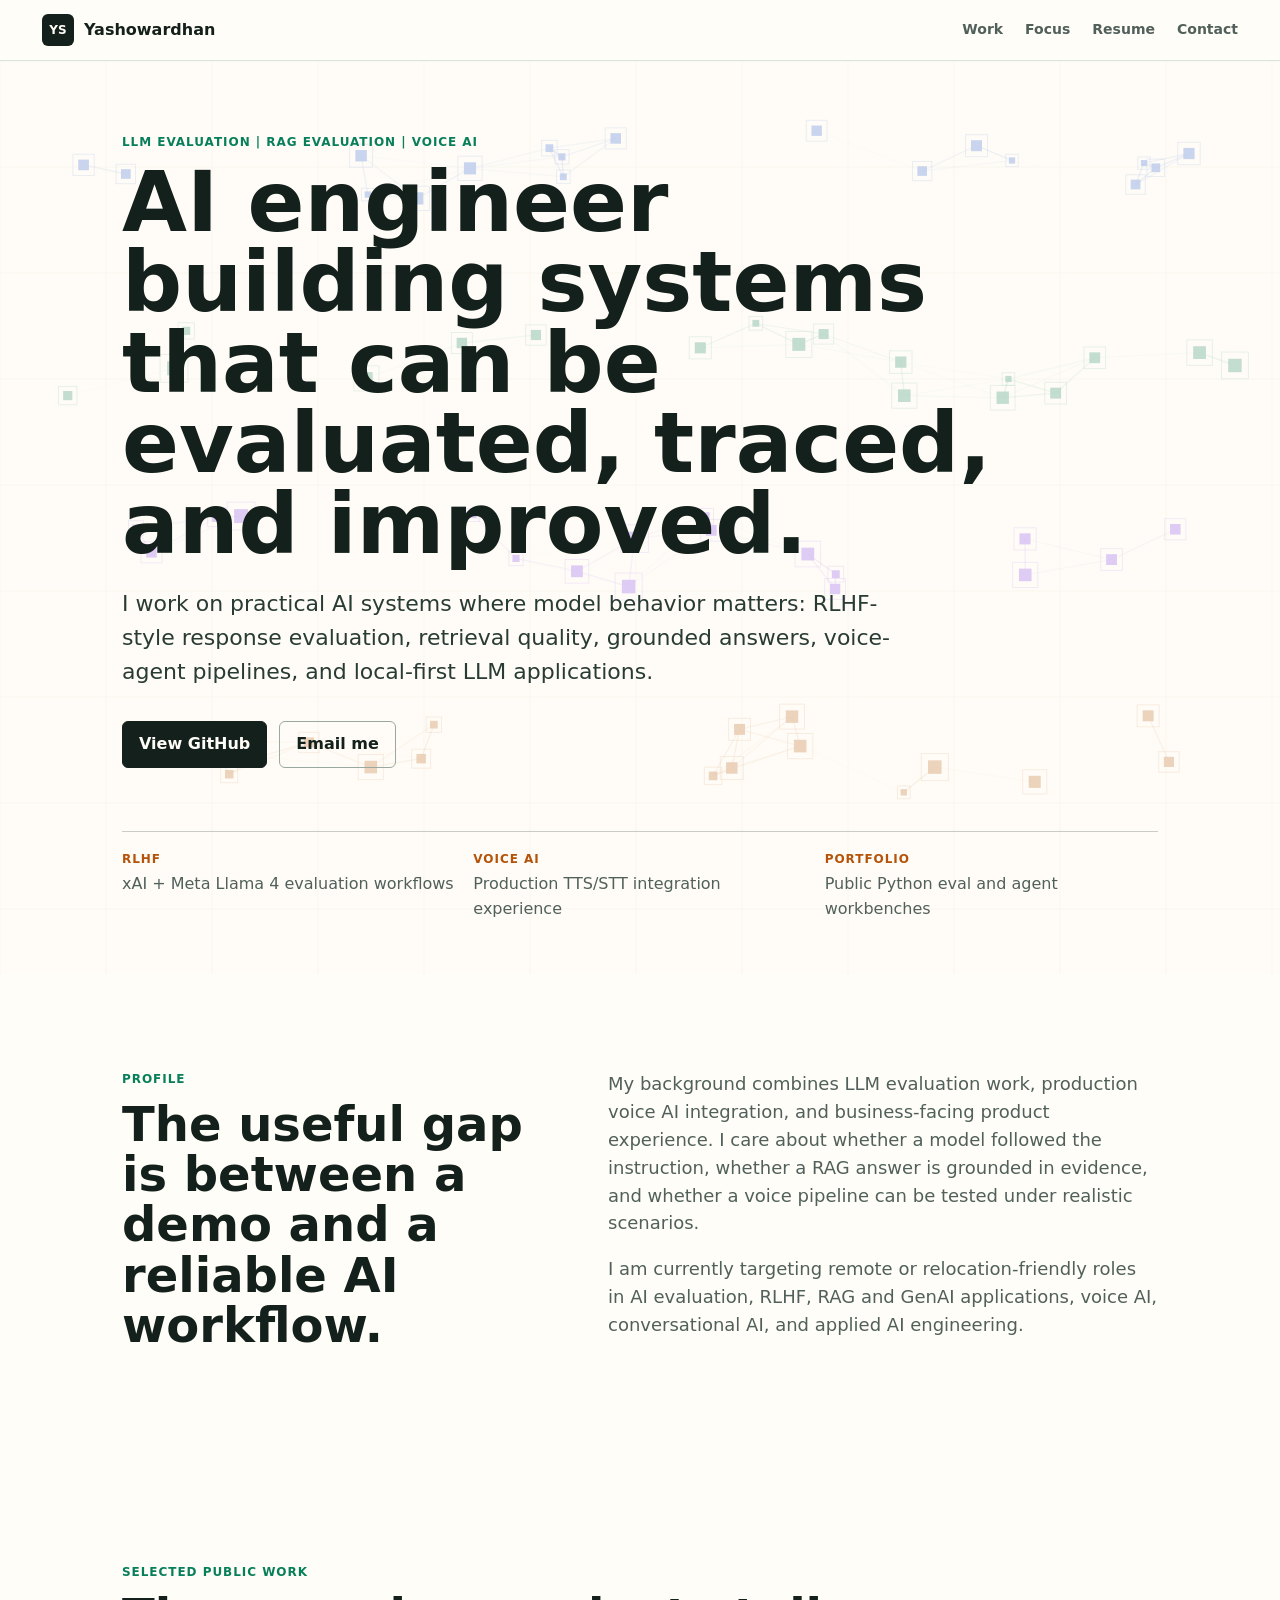
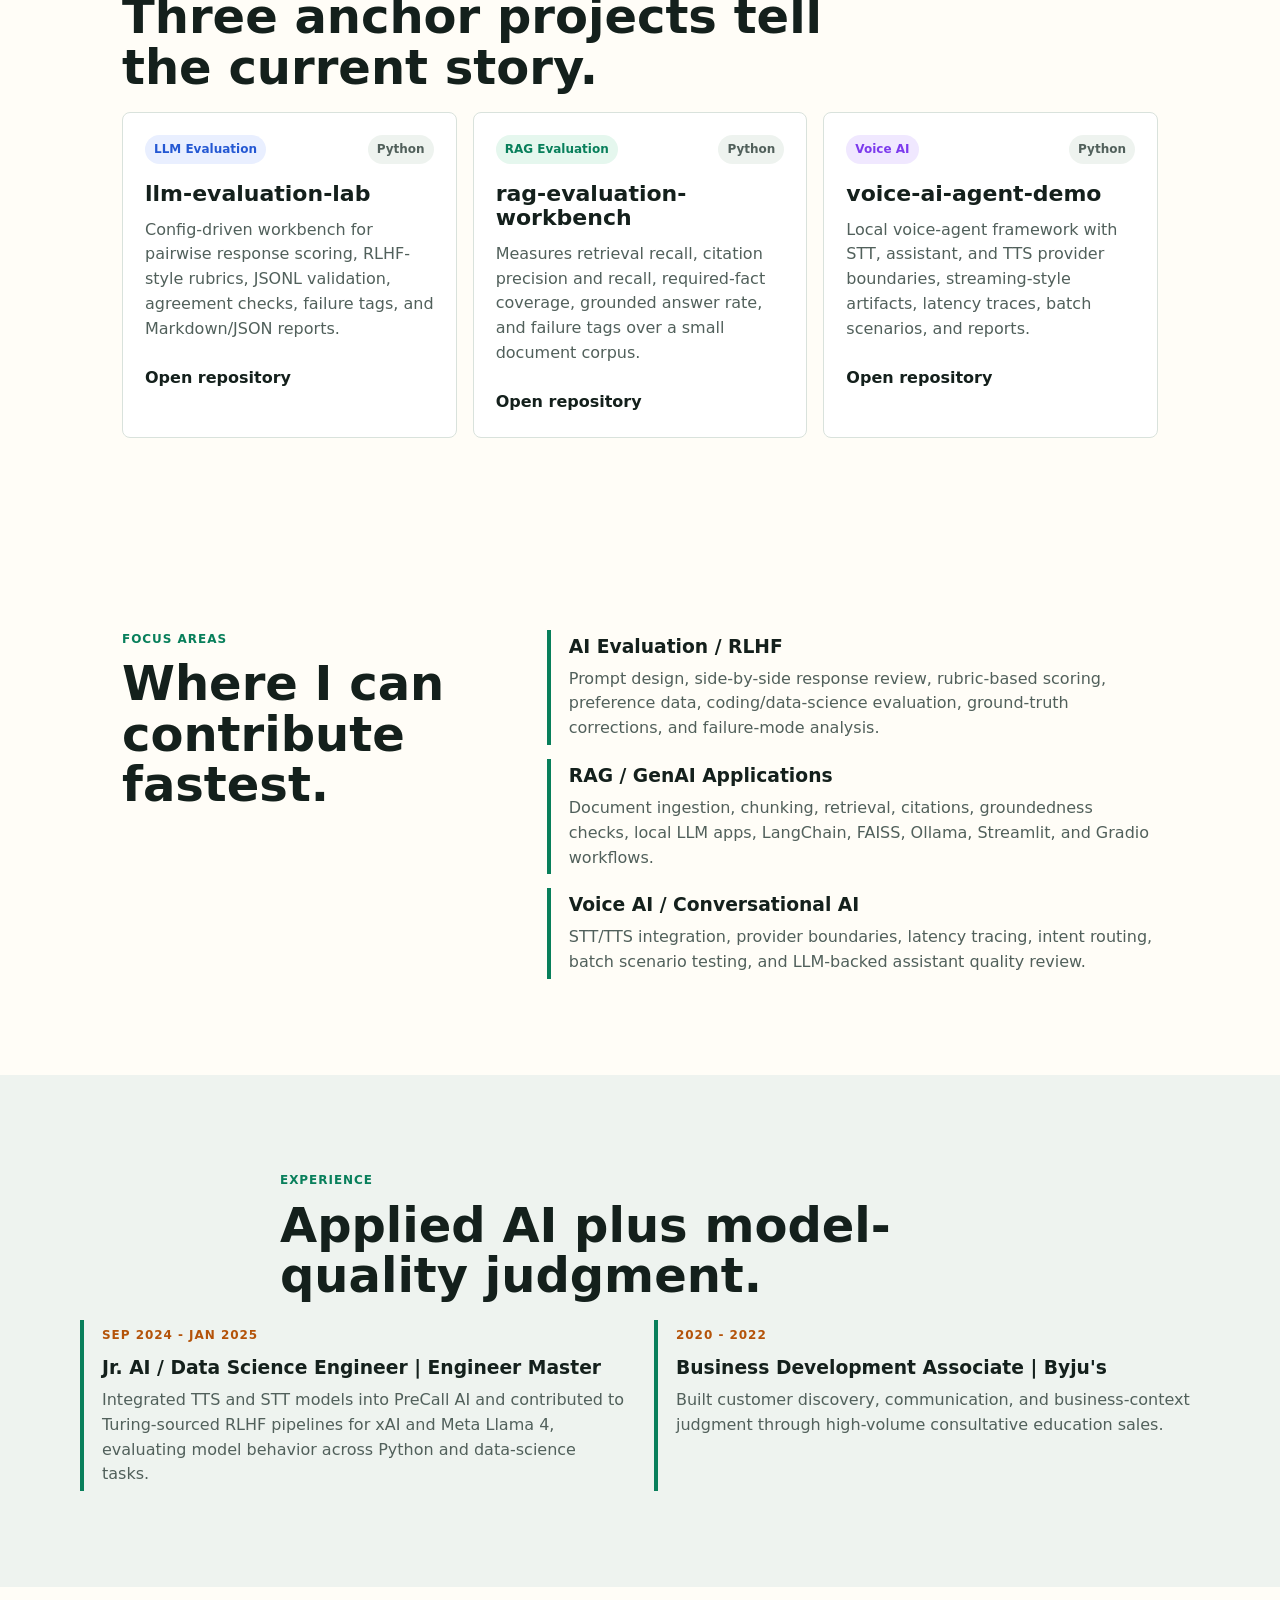
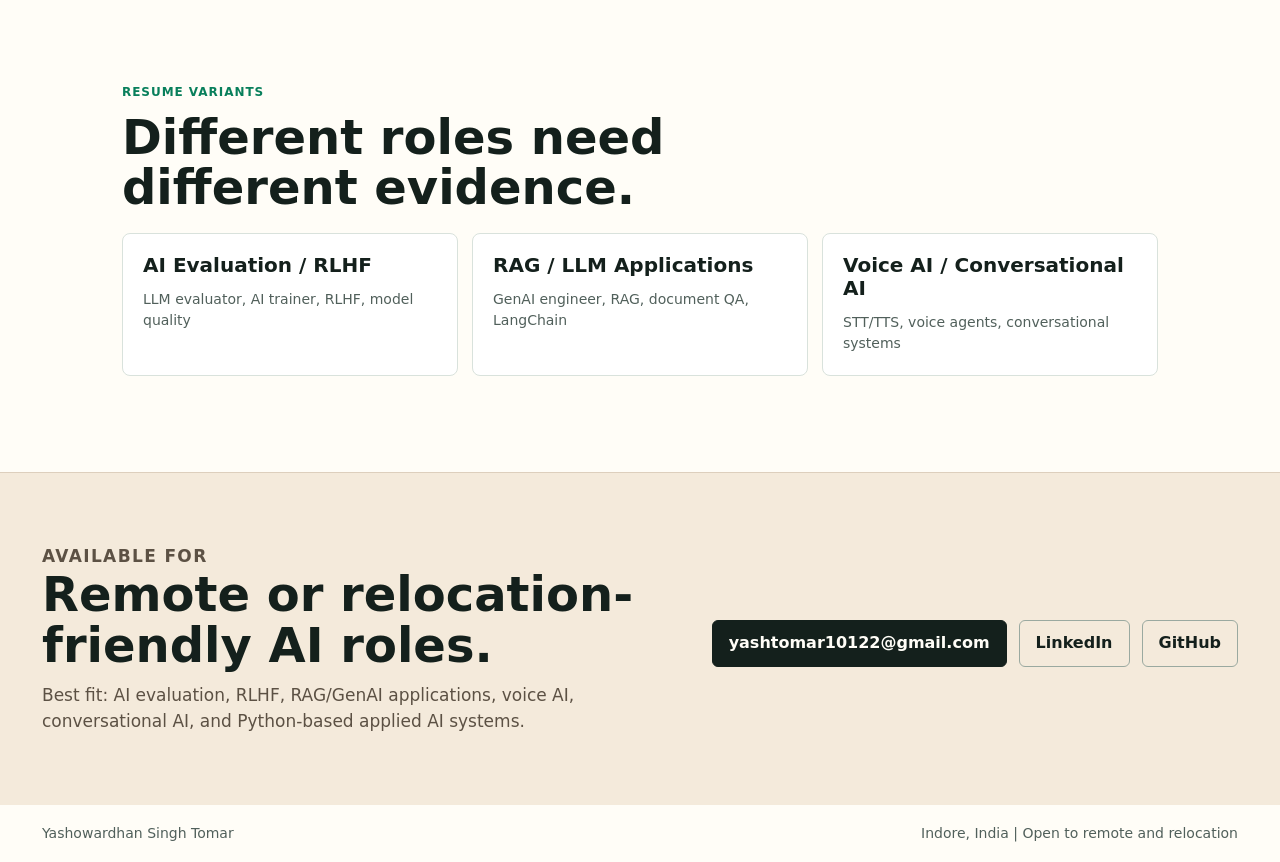
==== index.html @ e65d6143 "Publish portfolio site" ====
<!doctype html>
<html lang="en">
  <head>
    <meta charset="utf-8" />
    <meta name="viewport" content="width=device-width, initial-scale=1" />
    <title>Yashowardhan Singh Tomar | AI Engineer</title>
    <meta
      name="description"
      content="AI engineer focused on LLM evaluation, RAG evaluation, voice AI, and practical Python AI systems."
    />
    <link rel="stylesheet" href="styles.css" />
  </head>
  <body>
    <header class="site-header" aria-label="Primary navigation">
      <a class="brand" href="#top" aria-label="Yashowardhan Singh Tomar home">
        <span class="brand-mark">YS</span>
        <span>Yashowardhan</span>
      </a>
      <nav class="nav-links" aria-label="Sections">
        <a href="#work">Work</a>
        <a href="#focus">Focus</a>
        <a href="#resume">Resume</a>
        <a href="#contact">Contact</a>
      </nav>
    </header>

    <main id="top">
      <section class="hero" aria-labelledby="hero-title">
        <canvas id="system-map" aria-hidden="true"></canvas>
        <div class="hero-content">
          <p class="eyebrow">LLM Evaluation | RAG Evaluation | Voice AI</p>
          <h1 id="hero-title">AI engineer building systems that can be evaluated, traced, and improved.</h1>
          <p class="hero-copy">
            I work on practical AI systems where model behavior matters: RLHF-style response
            evaluation, retrieval quality, grounded answers, voice-agent pipelines, and local-first
            LLM applications.
          </p>
          <div class="hero-actions" aria-label="Primary links">
            <a class="button primary" href="https://github.com/yashowardhansinghtomar">View GitHub</a>
            <a class="button" href="mailto:yashtomar10122@gmail.com">Email me</a>
          </div>
          <dl class="signal-row" aria-label="Profile highlights">
            <div>
              <dt>RLHF</dt>
              <dd>xAI + Meta Llama 4 evaluation workflows</dd>
            </div>
            <div>
              <dt>Voice AI</dt>
              <dd>Production TTS/STT integration experience</dd>
            </div>
            <div>
              <dt>Portfolio</dt>
              <dd>Public Python eval and agent workbenches</dd>
            </div>
          </dl>
        </div>
      </section>

      <section class="section intro" aria-labelledby="intro-title">
        <div class="section-heading">
          <p class="eyebrow">Profile</p>
          <h2 id="intro-title">The useful gap is between a demo and a reliable AI workflow.</h2>
        </div>
        <div class="intro-body">
          <p>
            My background combines LLM evaluation work, production voice AI integration, and
            business-facing product experience. I care about whether a model followed the
            instruction, whether a RAG answer is grounded in evidence, and whether a voice pipeline
            can be tested under realistic scenarios.
          </p>
          <p>
            I am currently targeting remote or relocation-friendly roles in AI evaluation, RLHF, RAG
            and GenAI applications, voice AI, conversational AI, and applied AI engineering.
          </p>
        </div>
      </section>

      <section class="section" id="work" aria-labelledby="work-title">
        <div class="section-heading">
          <p class="eyebrow">Selected public work</p>
          <h2 id="work-title">Three anchor projects tell the current story.</h2>
        </div>

        <div class="project-grid">
          <article class="project-card accent-blue">
            <div class="project-topline">
              <span class="project-label">LLM Evaluation</span>
              <span class="project-stack">Python</span>
            </div>
            <h3>llm-evaluation-lab</h3>
            <p>
              Config-driven workbench for pairwise response scoring, RLHF-style rubrics, JSONL
              validation, agreement checks, failure tags, and Markdown/JSON reports.
            </p>
            <a href="https://github.com/yashowardhansinghtomar/llm-evaluation-lab">Open repository</a>
          </article>

          <article class="project-card accent-green">
            <div class="project-topline">
              <span class="project-label">RAG Evaluation</span>
              <span class="project-stack">Python</span>
            </div>
            <h3>rag-evaluation-workbench</h3>
            <p>
              Measures retrieval recall, citation precision and recall, required-fact coverage,
              grounded answer rate, and failure tags over a small document corpus.
            </p>
            <a href="https://github.com/yashowardhansinghtomar/rag-evaluation-workbench">Open repository</a>
          </article>

          <article class="project-card accent-purple">
            <div class="project-topline">
              <span class="project-label">Voice AI</span>
              <span class="project-stack">Python</span>
            </div>
            <h3>voice-ai-agent-demo</h3>
            <p>
              Local voice-agent framework with STT, assistant, and TTS provider boundaries,
              streaming-style artifacts, latency traces, batch scenarios, and reports.
            </p>
            <a href="https://github.com/yashowardhansinghtomar/voice-ai-agent-demo">Open repository</a>
          </article>
        </div>
      </section>

      <section class="section split" id="focus" aria-labelledby="focus-title">
        <div class="section-heading">
          <p class="eyebrow">Focus areas</p>
          <h2 id="focus-title">Where I can contribute fastest.</h2>
        </div>
        <div class="focus-list">
          <article>
            <h3>AI Evaluation / RLHF</h3>
            <p>
              Prompt design, side-by-side response review, rubric-based scoring, preference data,
              coding/data-science evaluation, ground-truth corrections, and failure-mode analysis.
            </p>
          </article>
          <article>
            <h3>RAG / GenAI Applications</h3>
            <p>
              Document ingestion, chunking, retrieval, citations, groundedness checks, local LLM
              apps, LangChain, FAISS, Ollama, Streamlit, and Gradio workflows.
            </p>
          </article>
          <article>
            <h3>Voice AI / Conversational AI</h3>
            <p>
              STT/TTS integration, provider boundaries, latency tracing, intent routing, batch
              scenario testing, and LLM-backed assistant quality review.
            </p>
          </article>
        </div>
      </section>

      <section class="section proof" aria-labelledby="proof-title">
        <div class="section-heading">
          <p class="eyebrow">Experience</p>
          <h2 id="proof-title">Applied AI plus model-quality judgment.</h2>
        </div>
        <div class="timeline">
          <article>
            <span class="date">Sep 2024 - Jan 2025</span>
            <h3>Jr. AI / Data Science Engineer | Engineer Master</h3>
            <p>
              Integrated TTS and STT models into PreCall AI and contributed to Turing-sourced RLHF
              pipelines for xAI and Meta Llama 4, evaluating model behavior across Python and
              data-science tasks.
            </p>
          </article>
          <article>
            <span class="date">2020 - 2022</span>
            <h3>Business Development Associate | Byju's</h3>
            <p>
              Built customer discovery, communication, and business-context judgment through
              high-volume consultative education sales.
            </p>
          </article>
        </div>
      </section>

      <section class="section" id="resume" aria-labelledby="resume-title">
        <div class="section-heading">
          <p class="eyebrow">Resume variants</p>
          <h2 id="resume-title">Different roles need different evidence.</h2>
        </div>
        <div class="resume-grid">
          <a class="resume-link" href="resumes/Resume_AI_Evaluation_RLHF_Targeted.html">
            <span>AI Evaluation / RLHF</span>
            <small>LLM evaluator, AI trainer, RLHF, model quality</small>
          </a>
          <a class="resume-link" href="resumes/Resume_RAG_LLM_Application_Engineer_Targeted.html">
            <span>RAG / LLM Applications</span>
            <small>GenAI engineer, RAG, document QA, LangChain</small>
          </a>
          <a class="resume-link" href="resumes/Resume_Voice_AI_Conversational_AI_Targeted.html">
            <span>Voice AI / Conversational AI</span>
            <small>STT/TTS, voice agents, conversational systems</small>
          </a>
        </div>
      </section>

      <section class="contact-band" id="contact" aria-labelledby="contact-title">
        <div>
          <p class="eyebrow">Available for</p>
          <h2 id="contact-title">Remote or relocation-friendly AI roles.</h2>
          <p>
            Best fit: AI evaluation, RLHF, RAG/GenAI applications, voice AI, conversational AI,
            and Python-based applied AI systems.
          </p>
        </div>
        <div class="contact-actions">
          <a class="button primary" href="mailto:yashtomar10122@gmail.com">yashtomar10122@gmail.com</a>
          <a class="button" href="https://www.linkedin.com/in/yashowardhansinghtomar">LinkedIn</a>
          <a class="button" href="https://github.com/yashowardhansinghtomar">GitHub</a>
        </div>
      </section>
    </main>

    <footer class="footer">
      <span>Yashowardhan Singh Tomar</span>
      <span>Indore, India | Open to remote and relocation</span>
    </footer>

    <script src="app.js"></script>
  </body>
</html>
---- styles.css ----
:root {
  --ink: #14201c;
  --muted: #51605b;
  --soft: #eef3ef;
  --paper: #fffdf7;
  --line: #d9e2dc;
  --blue: #2458d3;
  --green: #087f5b;
  --purple: #7c3aed;
  --amber: #b45309;
  --max: 1120px;
}

* {
  box-sizing: border-box;
}

html {
  scroll-behavior: smooth;
}

body {
  margin: 0;
  background: var(--paper);
  color: var(--ink);
  font-family:
    Inter, ui-sans-serif, system-ui, -apple-system, BlinkMacSystemFont, "Segoe UI", sans-serif;
  line-height: 1.55;
}

a {
  color: inherit;
}

.site-header {
  align-items: center;
  background: rgba(255, 253, 247, 0.92);
  border-bottom: 1px solid var(--line);
  display: flex;
  gap: 24px;
  justify-content: space-between;
  left: 0;
  padding: 14px clamp(18px, 4vw, 42px);
  position: sticky;
  top: 0;
  z-index: 20;
}

.brand {
  align-items: center;
  display: inline-flex;
  gap: 10px;
  font-weight: 800;
  text-decoration: none;
}

.brand-mark {
  align-items: center;
  background: var(--ink);
  border-radius: 6px;
  color: var(--paper);
  display: inline-flex;
  font-size: 12px;
  height: 32px;
  justify-content: center;
  letter-spacing: 0;
  width: 32px;
}

.nav-links {
  display: flex;
  gap: clamp(12px, 2vw, 22px);
  font-size: 14px;
  font-weight: 650;
}

.nav-links a {
  color: var(--muted);
  text-decoration: none;
}

.nav-links a:hover {
  color: var(--ink);
}

.hero {
  min-height: calc(100vh - 60px);
  overflow: hidden;
  position: relative;
}

#system-map {
  height: 100%;
  inset: 0;
  position: absolute;
  width: 100%;
}

.hero::after {
  background: rgba(255, 253, 247, 0.72);
  content: "";
  inset: 0;
  position: absolute;
}

.hero-content {
  display: flex;
  flex-direction: column;
  justify-content: center;
  margin: 0 auto;
  min-height: calc(100vh - 60px);
  padding: clamp(56px, 8vh, 92px) clamp(18px, 4vw, 42px) 52px;
  position: relative;
  width: min(100%, var(--max));
  z-index: 1;
}

.eyebrow {
  color: var(--green);
  font-size: 12px;
  font-weight: 850;
  letter-spacing: 0.08em;
  margin: 0 0 10px;
  text-transform: uppercase;
}

h1,
h2,
h3,
p {
  margin-top: 0;
}

h1 {
  font-size: clamp(40px, 7.6vw, 84px);
  letter-spacing: 0;
  line-height: 0.96;
  margin-bottom: 22px;
  max-width: 960px;
}

.hero-copy {
  color: #283b34;
  font-size: clamp(17px, 2vw, 22px);
  max-width: 780px;
}

.hero-actions,
.contact-actions {
  display: flex;
  flex-wrap: wrap;
  gap: 12px;
  margin-top: 10px;
}

.button {
  align-items: center;
  border: 1px solid #9aa9a0;
  border-radius: 6px;
  display: inline-flex;
  font-weight: 800;
  min-height: 44px;
  padding: 10px 16px;
  text-decoration: none;
}

.button.primary {
  background: var(--ink);
  border-color: var(--ink);
  color: var(--paper);
}

.button:hover {
  transform: translateY(-1px);
}

.signal-row {
  border-top: 1px solid rgba(20, 32, 28, 0.22);
  display: grid;
  gap: 18px;
  grid-template-columns: repeat(3, 1fr);
  margin: clamp(34px, 7vh, 72px) 0 0;
  padding-top: 18px;
}

.signal-row div {
  min-width: 0;
}

.signal-row dt {
  color: var(--amber);
  font-size: 12px;
  font-weight: 900;
  letter-spacing: 0.08em;
  text-transform: uppercase;
}

.signal-row dd {
  color: var(--muted);
  margin: 4px 0 0;
}

.section {
  margin: 0 auto;
  padding: clamp(58px, 9vw, 96px) clamp(18px, 4vw, 42px);
  width: min(100%, var(--max));
}

.section-heading {
  max-width: 720px;
}

.section h2 {
  font-size: clamp(28px, 4vw, 48px);
  letter-spacing: 0;
  line-height: 1.05;
  margin-bottom: 20px;
}

.intro {
  display: grid;
  gap: 36px;
  grid-template-columns: 0.9fr 1.1fr;
}

.intro-body {
  color: var(--muted);
  font-size: 18px;
}

.project-grid {
  display: grid;
  gap: 16px;
  grid-template-columns: repeat(3, 1fr);
}

.project-card {
  background: #ffffff;
  border: 1px solid var(--line);
  border-radius: 8px;
  padding: 22px;
}

.project-card h3 {
  font-size: 22px;
  line-height: 1.1;
  margin-bottom: 12px;
}

.project-card p {
  color: var(--muted);
  min-height: 132px;
}

.project-card a {
  font-weight: 850;
  text-decoration-color: transparent;
}

.project-card a:hover {
  text-decoration-color: currentColor;
}

.project-topline {
  align-items: center;
  display: flex;
  justify-content: space-between;
  margin-bottom: 18px;
}

.project-label,
.project-stack {
  border-radius: 999px;
  font-size: 12px;
  font-weight: 850;
  padding: 5px 9px;
}

.project-stack {
  background: var(--soft);
  color: var(--muted);
}

.accent-blue .project-label {
  background: #e9efff;
  color: var(--blue);
}

.accent-green .project-label {
  background: #e5f7ee;
  color: var(--green);
}

.accent-purple .project-label {
  background: #f0e8ff;
  color: var(--purple);
}

.split {
  display: grid;
  gap: 34px;
  grid-template-columns: 0.78fr 1.22fr;
}

.focus-list {
  display: grid;
  gap: 14px;
}

.focus-list article,
.timeline article {
  border-left: 4px solid var(--green);
  padding: 2px 0 4px 18px;
}

.focus-list h3,
.timeline h3 {
  margin-bottom: 6px;
}

.focus-list p,
.timeline p {
  color: var(--muted);
  margin-bottom: 0;
}

.proof {
  background: var(--soft);
  max-width: none;
  width: 100%;
}

.proof > * {
  margin-left: auto;
  margin-right: auto;
  width: min(100%, var(--max));
}

.timeline {
  display: grid;
  gap: 28px;
  grid-template-columns: 1fr 1fr;
}

.date {
  color: var(--amber);
  display: inline-block;
  font-size: 12px;
  font-weight: 850;
  letter-spacing: 0.08em;
  margin-bottom: 8px;
  text-transform: uppercase;
}

.resume-grid {
  display: grid;
  gap: 14px;
  grid-template-columns: repeat(3, 1fr);
}

.resume-link {
  background: #fff;
  border: 1px solid var(--line);
  border-radius: 8px;
  display: block;
  min-height: 132px;
  padding: 20px;
  text-decoration: none;
}

.resume-link span {
  display: block;
  font-size: 20px;
  font-weight: 850;
  line-height: 1.15;
}

.resume-link small {
  color: var(--muted);
  display: block;
  font-size: 14px;
  margin-top: 12px;
}

.resume-link:hover,
.project-card:hover {
  border-color: #9fb0a7;
  box-shadow: 0 12px 36px rgba(29, 42, 36, 0.08);
}

.contact-band {
  align-items: center;
  background: #f4eadb;
  border-top: 1px solid #ddcfbd;
  display: grid;
  gap: 28px;
  grid-template-columns: 1fr auto;
  padding: clamp(42px, 7vw, 70px) clamp(18px, 4vw, 42px);
}

.contact-band > div:first-child {
  max-width: 720px;
}

.contact-band h2 {
  font-size: clamp(28px, 4vw, 48px);
  line-height: 1.05;
  margin-bottom: 12px;
}

.contact-band p {
  color: #5c5144;
  font-size: 17px;
  margin-bottom: 0;
}

.footer {
  color: var(--muted);
  display: flex;
  flex-wrap: wrap;
  font-size: 14px;
  gap: 10px;
  justify-content: space-between;
  padding: 18px clamp(18px, 4vw, 42px);
}

@media (max-width: 860px) {
  .site-header {
    align-items: flex-start;
    flex-direction: column;
    gap: 10px;
  }

  .nav-links {
    overflow-x: auto;
    padding-bottom: 2px;
    width: 100%;
  }

  .hero,
  .hero-content {
    min-height: auto;
  }

  .signal-row,
  .intro,
  .project-grid,
  .split,
  .timeline,
  .resume-grid,
  .contact-band {
    grid-template-columns: 1fr;
  }

  .project-card p {
    min-height: 0;
  }

  .contact-actions {
    justify-content: flex-start;
  }
}

@media (max-width: 520px) {
  .brand {
    font-size: 15px;
  }

  .nav-links {
    font-size: 13px;
  }

  .button {
    justify-content: center;
    width: 100%;
  }

  .project-topline {
    align-items: flex-start;
    flex-direction: column;
    gap: 8px;
  }
}
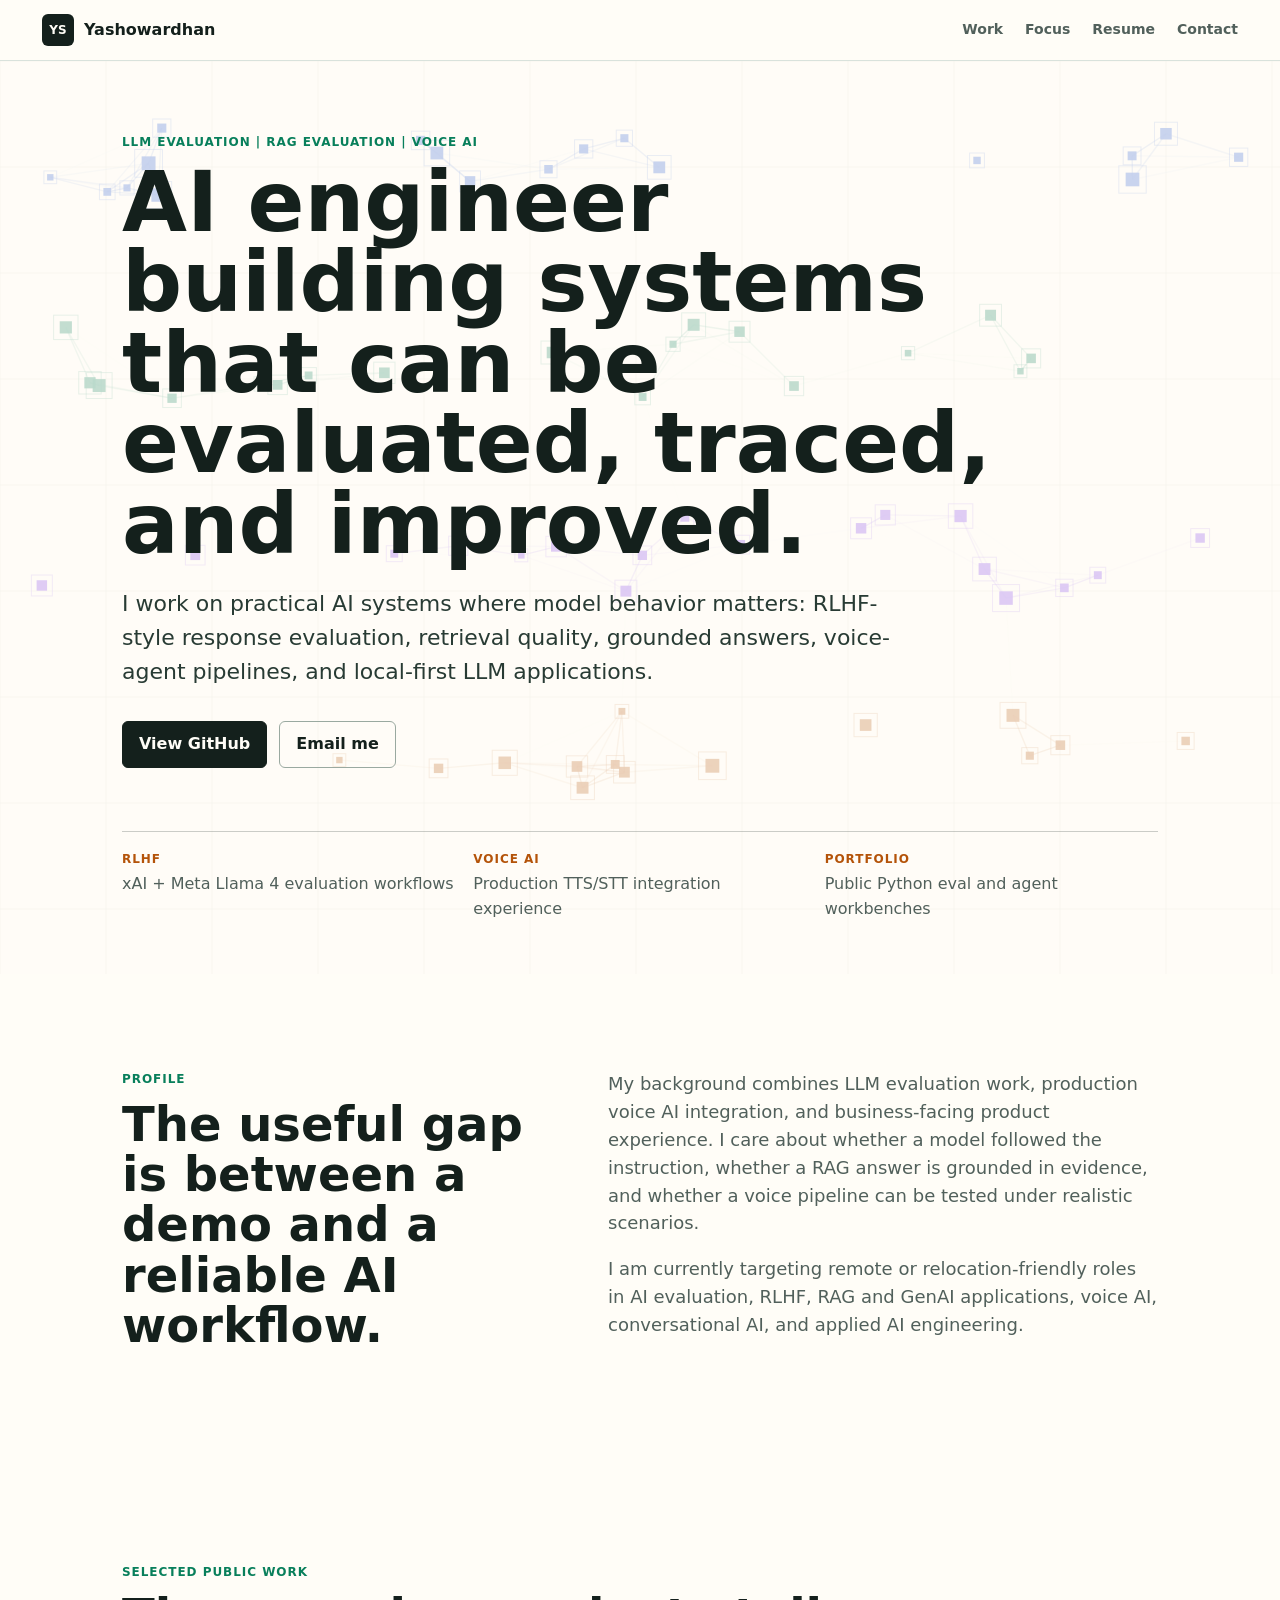
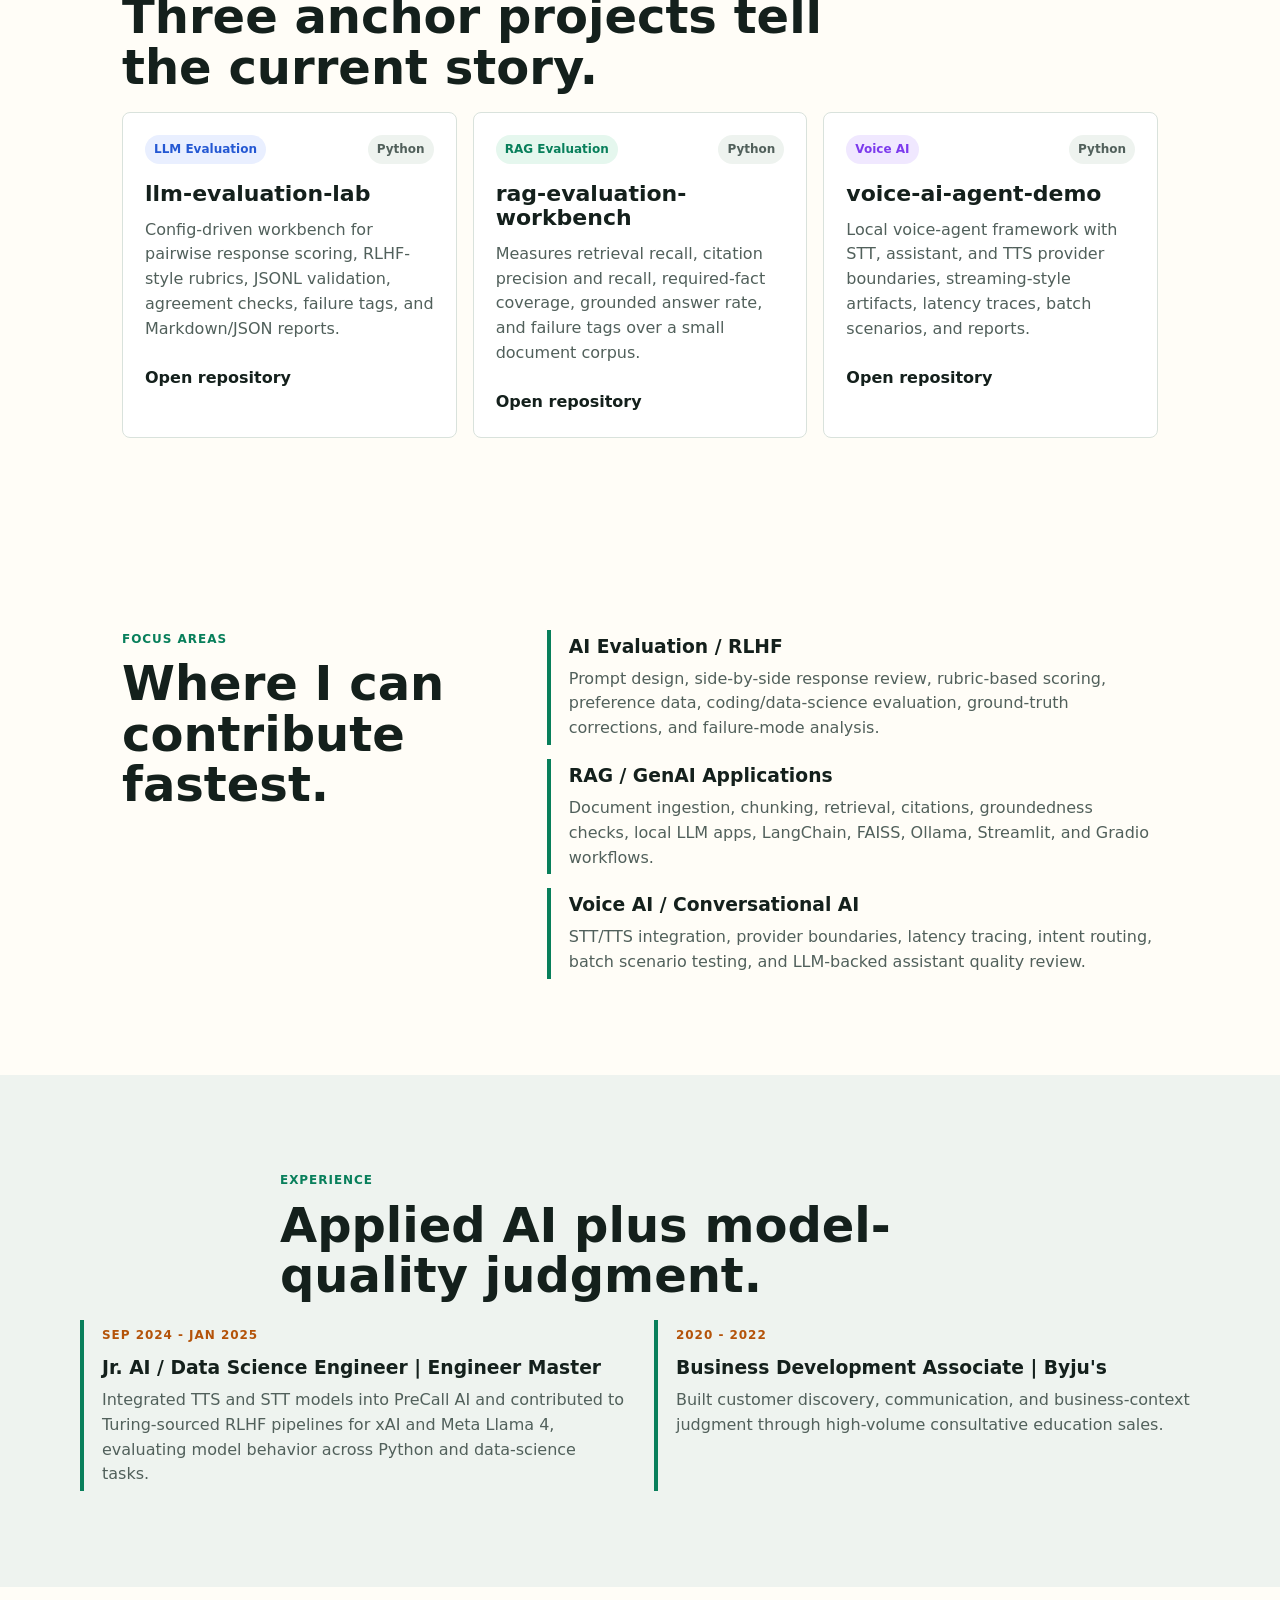
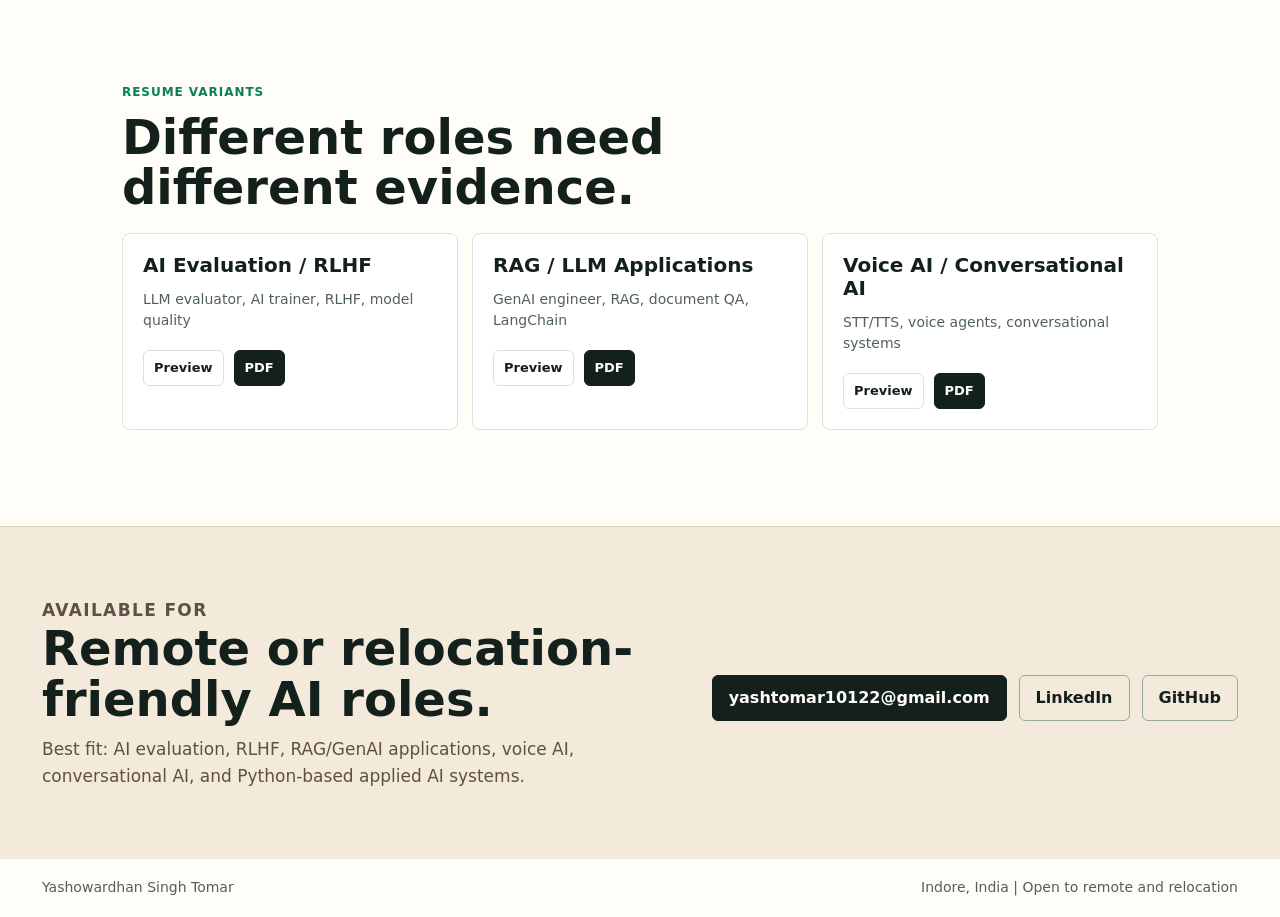
==== commit c42e770f: "Add portfolio resume PDFs" ====
--- a/index.html
+++ b/index.html
@@ -185,18 +185,30 @@
           <h2 id="resume-title">Different roles need different evidence.</h2>
         </div>
         <div class="resume-grid">
-          <a class="resume-link" href="resumes/Resume_AI_Evaluation_RLHF_Targeted.html">
+          <article class="resume-link">
             <span>AI Evaluation / RLHF</span>
             <small>LLM evaluator, AI trainer, RLHF, model quality</small>
-          </a>
-          <a class="resume-link" href="resumes/Resume_RAG_LLM_Application_Engineer_Targeted.html">
+            <div class="resume-actions">
+              <a href="resumes/Resume_AI_Evaluation_RLHF_Targeted.html">Preview</a>
+              <a href="resumes/Resume_AI_Evaluation_RLHF_Targeted.pdf">PDF</a>
+            </div>
+          </article>
+          <article class="resume-link">
             <span>RAG / LLM Applications</span>
             <small>GenAI engineer, RAG, document QA, LangChain</small>
-          </a>
-          <a class="resume-link" href="resumes/Resume_Voice_AI_Conversational_AI_Targeted.html">
+            <div class="resume-actions">
+              <a href="resumes/Resume_RAG_LLM_Application_Engineer_Targeted.html">Preview</a>
+              <a href="resumes/Resume_RAG_LLM_Application_Engineer_Targeted.pdf">PDF</a>
+            </div>
+          </article>
+          <article class="resume-link">
             <span>Voice AI / Conversational AI</span>
             <small>STT/TTS, voice agents, conversational systems</small>
-          </a>
+            <div class="resume-actions">
+              <a href="resumes/Resume_Voice_AI_Conversational_AI_Targeted.html">Preview</a>
+              <a href="resumes/Resume_Voice_AI_Conversational_AI_Targeted.pdf">PDF</a>
+            </div>
+          </article>
         </div>
       </section>
 
--- a/styles.css
+++ b/styles.css
@@ -382,6 +382,27 @@
   margin-top: 12px;
 }
 
+.resume-actions {
+  display: flex;
+  gap: 10px;
+  margin-top: 18px;
+}
+
+.resume-actions a {
+  border: 1px solid var(--line);
+  border-radius: 6px;
+  font-size: 13px;
+  font-weight: 850;
+  padding: 7px 10px;
+  text-decoration: none;
+}
+
+.resume-actions a:last-child {
+  background: var(--ink);
+  border-color: var(--ink);
+  color: var(--paper);
+}
+
 .resume-link:hover,
 .project-card:hover {
   border-color: #9fb0a7;
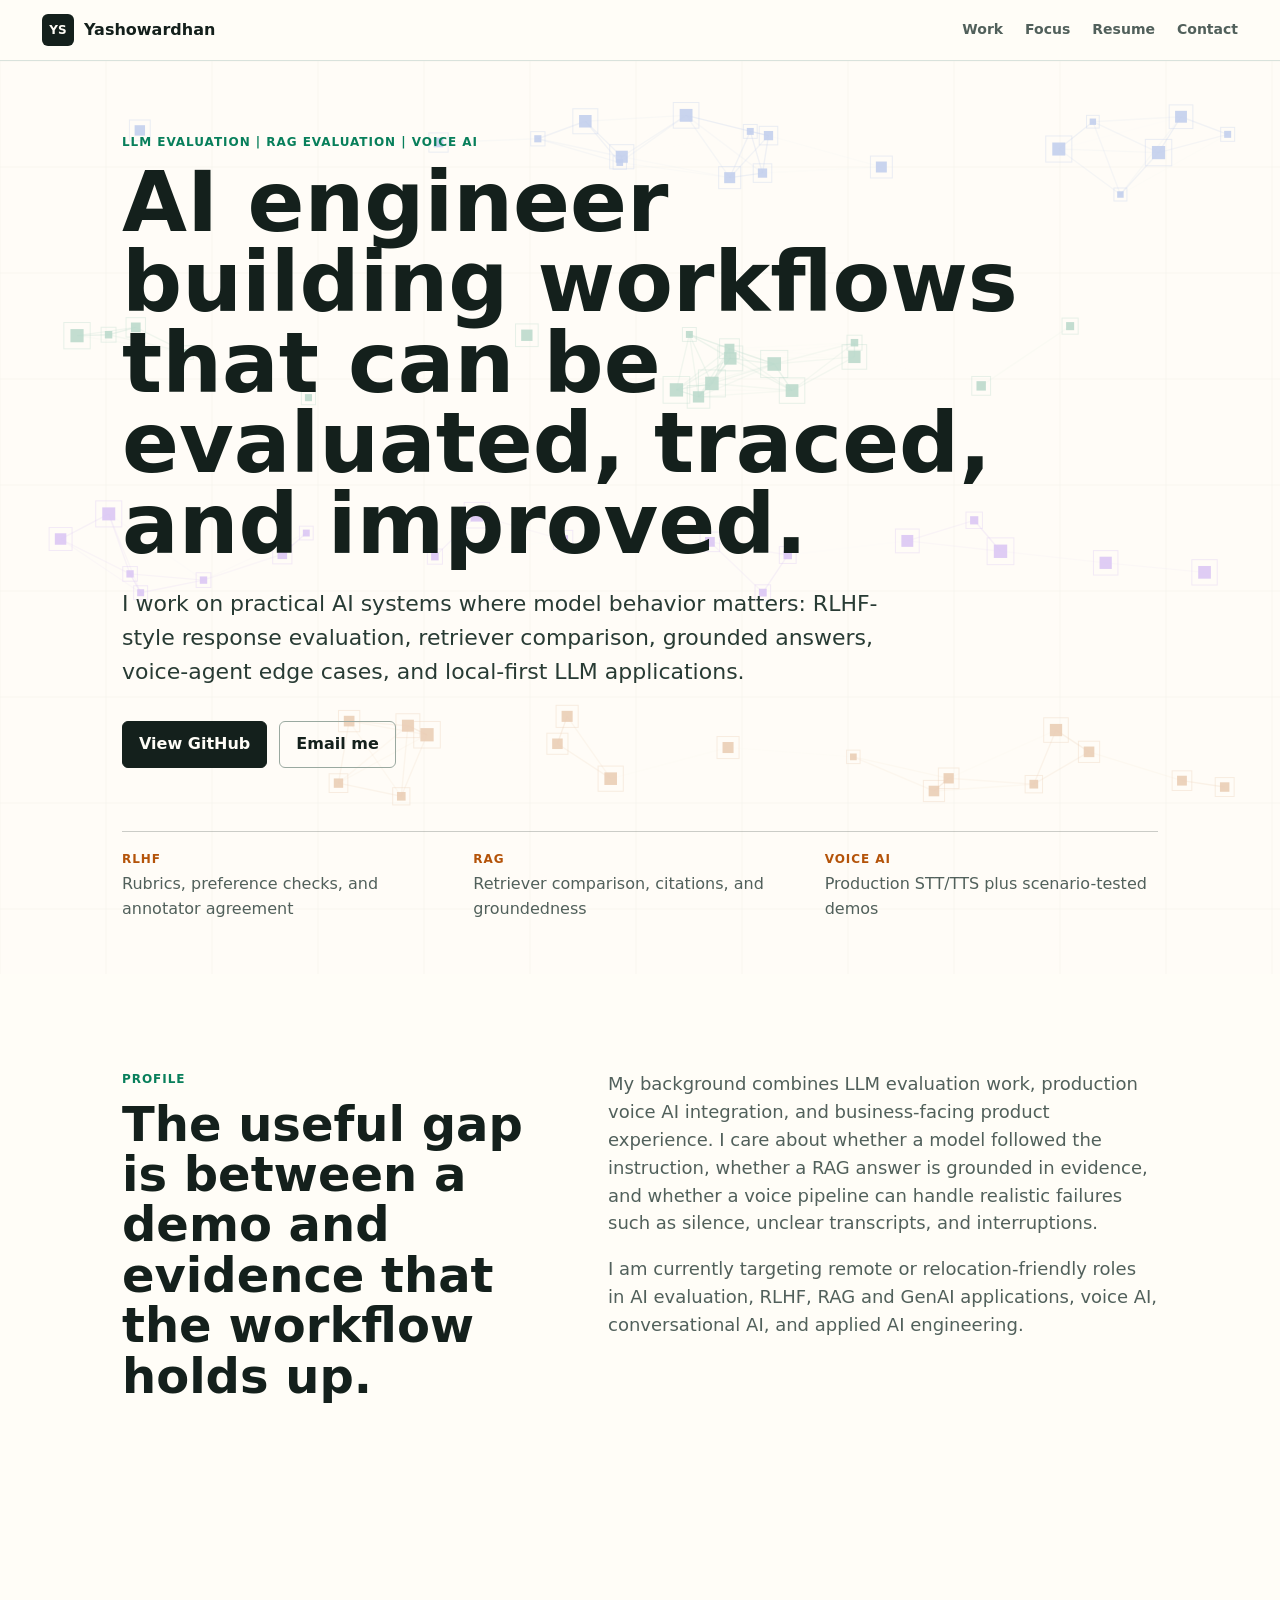
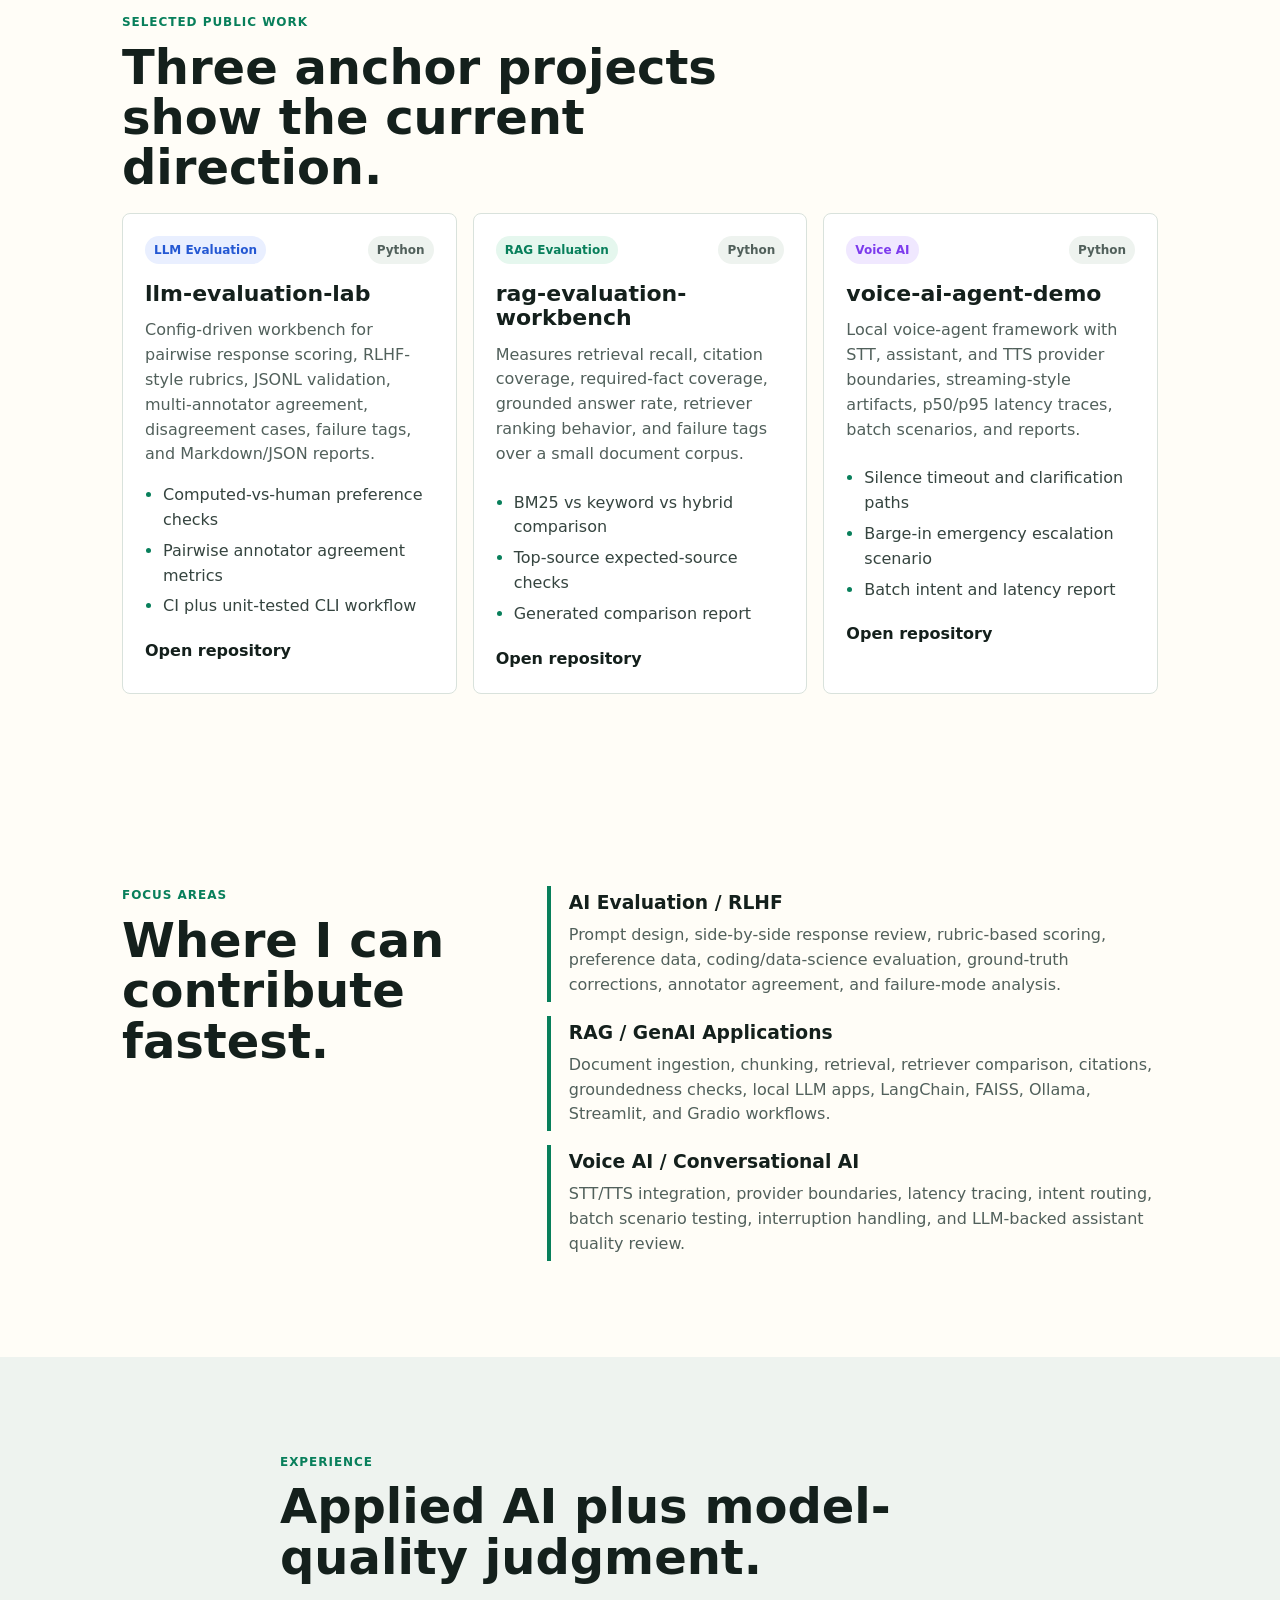
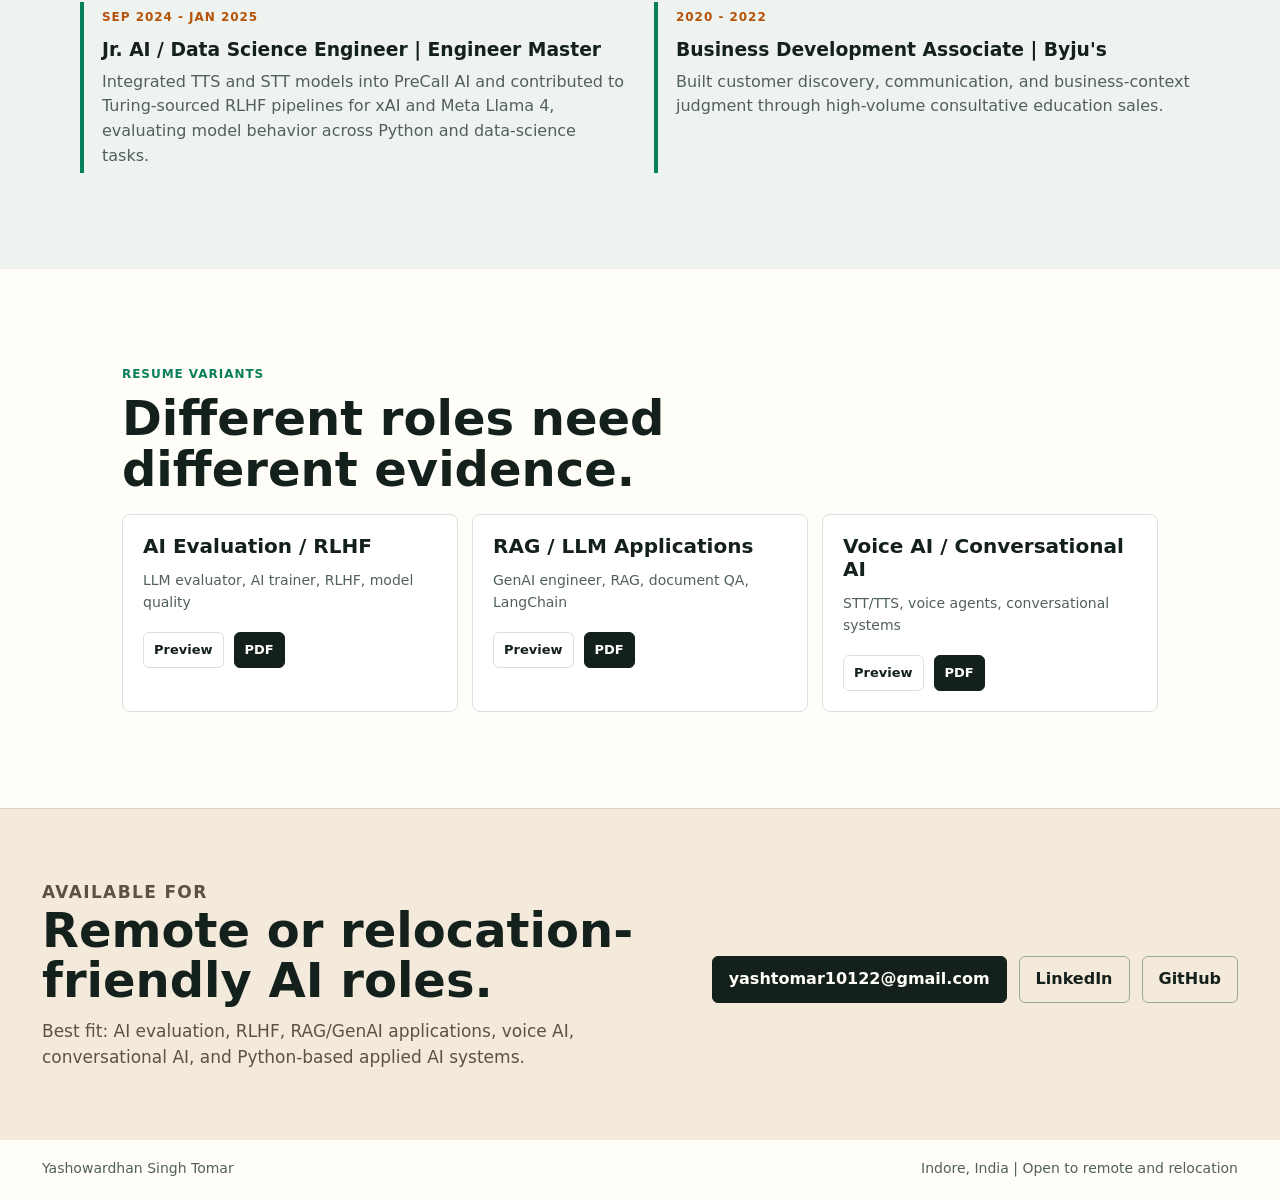
==== commit ae8117db: "Refine portfolio project evidence" ====
--- a/index.html
+++ b/index.html
@@ -29,11 +29,11 @@
         <canvas id="system-map" aria-hidden="true"></canvas>
         <div class="hero-content">
           <p class="eyebrow">LLM Evaluation | RAG Evaluation | Voice AI</p>
-          <h1 id="hero-title">AI engineer building systems that can be evaluated, traced, and improved.</h1>
+          <h1 id="hero-title">AI engineer building workflows that can be evaluated, traced, and improved.</h1>
           <p class="hero-copy">
             I work on practical AI systems where model behavior matters: RLHF-style response
-            evaluation, retrieval quality, grounded answers, voice-agent pipelines, and local-first
-            LLM applications.
+            evaluation, retriever comparison, grounded answers, voice-agent edge cases, and
+            local-first LLM applications.
           </p>
           <div class="hero-actions" aria-label="Primary links">
             <a class="button primary" href="https://github.com/yashowardhansinghtomar">View GitHub</a>
@@ -42,15 +42,15 @@
           <dl class="signal-row" aria-label="Profile highlights">
             <div>
               <dt>RLHF</dt>
-              <dd>xAI + Meta Llama 4 evaluation workflows</dd>
+              <dd>Rubrics, preference checks, and annotator agreement</dd>
+            </div>
+            <div>
+              <dt>RAG</dt>
+              <dd>Retriever comparison, citations, and groundedness</dd>
             </div>
             <div>
               <dt>Voice AI</dt>
-              <dd>Production TTS/STT integration experience</dd>
-            </div>
-            <div>
-              <dt>Portfolio</dt>
-              <dd>Public Python eval and agent workbenches</dd>
+              <dd>Production STT/TTS plus scenario-tested demos</dd>
             </div>
           </dl>
         </div>
@@ -59,14 +59,14 @@
       <section class="section intro" aria-labelledby="intro-title">
         <div class="section-heading">
           <p class="eyebrow">Profile</p>
-          <h2 id="intro-title">The useful gap is between a demo and a reliable AI workflow.</h2>
+          <h2 id="intro-title">The useful gap is between a demo and evidence that the workflow holds up.</h2>
         </div>
         <div class="intro-body">
           <p>
             My background combines LLM evaluation work, production voice AI integration, and
             business-facing product experience. I care about whether a model followed the
             instruction, whether a RAG answer is grounded in evidence, and whether a voice pipeline
-            can be tested under realistic scenarios.
+            can handle realistic failures such as silence, unclear transcripts, and interruptions.
           </p>
           <p>
             I am currently targeting remote or relocation-friendly roles in AI evaluation, RLHF, RAG
@@ -78,7 +78,7 @@
       <section class="section" id="work" aria-labelledby="work-title">
         <div class="section-heading">
           <p class="eyebrow">Selected public work</p>
-          <h2 id="work-title">Three anchor projects tell the current story.</h2>
+          <h2 id="work-title">Three anchor projects show the current direction.</h2>
         </div>
 
         <div class="project-grid">
@@ -90,8 +90,14 @@
             <h3>llm-evaluation-lab</h3>
             <p>
               Config-driven workbench for pairwise response scoring, RLHF-style rubrics, JSONL
-              validation, agreement checks, failure tags, and Markdown/JSON reports.
-            </p>
+              validation, multi-annotator agreement, disagreement cases, failure tags, and
+              Markdown/JSON reports.
+            </p>
+            <ul class="project-evidence">
+              <li>Computed-vs-human preference checks</li>
+              <li>Pairwise annotator agreement metrics</li>
+              <li>CI plus unit-tested CLI workflow</li>
+            </ul>
             <a href="https://github.com/yashowardhansinghtomar/llm-evaluation-lab">Open repository</a>
           </article>
 
@@ -102,9 +108,14 @@
             </div>
             <h3>rag-evaluation-workbench</h3>
             <p>
-              Measures retrieval recall, citation precision and recall, required-fact coverage,
-              grounded answer rate, and failure tags over a small document corpus.
-            </p>
+              Measures retrieval recall, citation coverage, required-fact coverage, grounded answer
+              rate, retriever ranking behavior, and failure tags over a small document corpus.
+            </p>
+            <ul class="project-evidence">
+              <li>BM25 vs keyword vs hybrid comparison</li>
+              <li>Top-source expected-source checks</li>
+              <li>Generated comparison report</li>
+            </ul>
             <a href="https://github.com/yashowardhansinghtomar/rag-evaluation-workbench">Open repository</a>
           </article>
 
@@ -116,8 +127,13 @@
             <h3>voice-ai-agent-demo</h3>
             <p>
               Local voice-agent framework with STT, assistant, and TTS provider boundaries,
-              streaming-style artifacts, latency traces, batch scenarios, and reports.
-            </p>
+              streaming-style artifacts, p50/p95 latency traces, batch scenarios, and reports.
+            </p>
+            <ul class="project-evidence">
+              <li>Silence timeout and clarification paths</li>
+              <li>Barge-in emergency escalation scenario</li>
+              <li>Batch intent and latency report</li>
+            </ul>
             <a href="https://github.com/yashowardhansinghtomar/voice-ai-agent-demo">Open repository</a>
           </article>
         </div>
@@ -133,21 +149,23 @@
             <h3>AI Evaluation / RLHF</h3>
             <p>
               Prompt design, side-by-side response review, rubric-based scoring, preference data,
-              coding/data-science evaluation, ground-truth corrections, and failure-mode analysis.
+              coding/data-science evaluation, ground-truth corrections, annotator agreement, and
+              failure-mode analysis.
             </p>
           </article>
           <article>
             <h3>RAG / GenAI Applications</h3>
             <p>
-              Document ingestion, chunking, retrieval, citations, groundedness checks, local LLM
-              apps, LangChain, FAISS, Ollama, Streamlit, and Gradio workflows.
+              Document ingestion, chunking, retrieval, retriever comparison, citations,
+              groundedness checks, local LLM apps, LangChain, FAISS, Ollama, Streamlit, and Gradio
+              workflows.
             </p>
           </article>
           <article>
             <h3>Voice AI / Conversational AI</h3>
             <p>
               STT/TTS integration, provider boundaries, latency tracing, intent routing, batch
-              scenario testing, and LLM-backed assistant quality review.
+              scenario testing, interruption handling, and LLM-backed assistant quality review.
             </p>
           </article>
         </div>
--- a/styles.css
+++ b/styles.css
@@ -249,6 +249,7 @@
 
 .project-card p {
   color: var(--muted);
+  margin-bottom: 16px;
   min-height: 132px;
 }
 
@@ -279,6 +280,20 @@
 .project-stack {
   background: var(--soft);
   color: var(--muted);
+}
+
+.project-evidence {
+  color: #35443f;
+  display: grid;
+  gap: 6px;
+  list-style-position: outside;
+  margin: 0 0 20px;
+  min-height: 96px;
+  padding-left: 18px;
+}
+
+.project-evidence li::marker {
+  color: var(--green);
 }
 
 .accent-blue .project-label {
@@ -477,6 +492,10 @@
     min-height: 0;
   }
 
+  .project-evidence {
+    min-height: 0;
+  }
+
   .contact-actions {
     justify-content: flex-start;
   }
